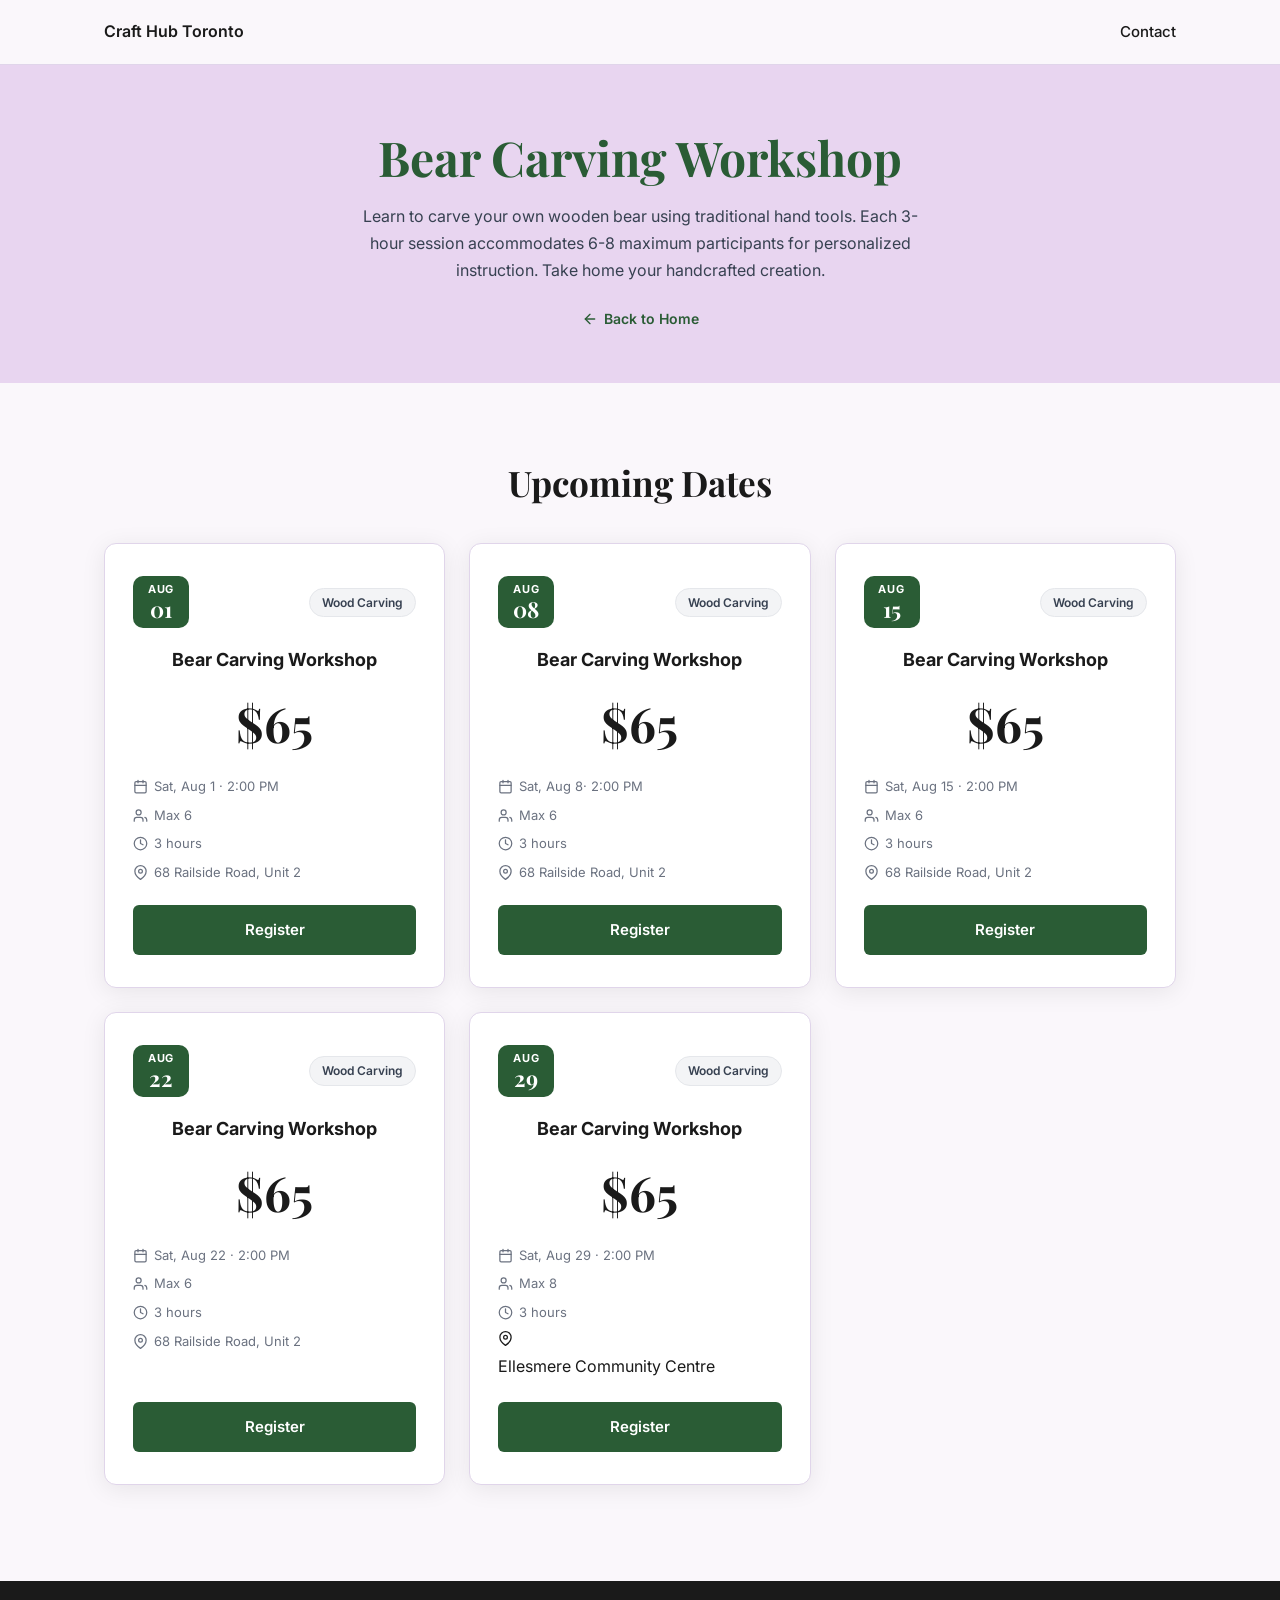
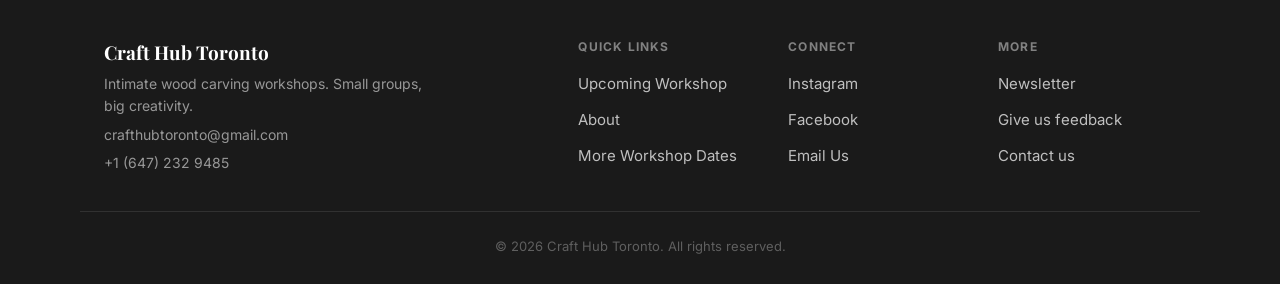
==== workshops/index.html @ 3b5c04f4 "Update index.html" ====
<!DOCTYPE html>
<html lang="en">
<head>   
  <meta charset="UTF-8" />
  <meta name="viewport" content="width=device-width, initial-scale=1.0" />
  <title>Workshop Dates | Craft Hub Toronto</title>
  <meta name="description" content="Browse upcoming Bear Carving Workshop dates at Craft Hub Toronto. Small groups, all materials included." />
  <link rel="stylesheet" href="../workshops/style.css" />
  <link rel="preconnect" href="https://fonts.googleapis.com" />
  <link rel="preconnect" href="https://fonts.gstatic.com" crossorigin />
  <link href="https://fonts.googleapis.com/css2?family=Inter:wght@400;500;600;700&family=Playfair+Display:wght@600;700&display=swap" rel="stylesheet" />
</head>
<body>
 
  <!-- HEADER -->
  <header class="site-header" id="top">
    <div class="container header-inner">
      <a href="../index.html" class="logo">
        <img src="https://i.ibb.co/5XDZTYzs/Screenshot-2026-06-14-113100.png" alt="Craft Hub logo" class="logo-img" onerror="this.style.display='none'" />
        <span class="logo-text">Craft Hub Toronto</span>
      </a>
      <nav class="nav-links" id="nav-links">
        <a href="#contact" class="nav-link">Contact</a>
      </nav>
      <button class="hamburger" id="hamburger" aria-label="Toggle menu">
        <span></span><span></span><span></span>
      </button>
    </div>
  </header>

  <main>

    <!-- WORKSHOPS PAGE HEADER -->
    <section class="workshops-page-header">
      <div class="container">
        <h1 class="workshops-page-title">Bear Carving Workshop</h1>
        <p class="workshops-page-desc">
          Learn to carve your own wooden bear using traditional hand tools. Each 3-hour session accommodates 6-8 maximum participants for personalized instruction. Take home your handcrafted creation.
        </p>
        <a href="../index.html" class="back-link">
          <svg xmlns="http://www.w3.org/2000/svg" width="16" height="16" viewBox="0 0 24 24" fill="none" stroke="currentColor" stroke-width="2" stroke-linecap="round" stroke-linejoin="round"><path d="m12 19-7-7 7-7"/><path d="M19 12H5"/></svg>
          Back to Home
        </a>
      </div>
    </section>

    <!-- WORKSHOP DATES GRID -->
    <section class="workshops-dates">
      <div class="container">
        <h2 class="dates-section-title">Upcoming Dates</h2>
        <div class="workshops-grid">

          <div class="workshop-card">
            <div class="workshop-date-row">
              <div class="workshop-date-block">
                <span class="workshop-date-month">AUG</span>
                <span class="workshop-date-day">01</span>
              </div>
              <span class="workshop-type-badge">Wood Carving</span>
            </div>
            <h3 class="workshop-card-title">Bear Carving Workshop</h3>
            <div class="workshop-price">$65</div>
            <div class="workshop-meta">
              <span class="workshop-meta-item">
                <svg xmlns="http://www.w3.org/2000/svg" width="15" height="15" viewBox="0 0 24 24" fill="none" stroke="currentColor" stroke-width="2" stroke-linecap="round" stroke-linejoin="round"><rect width="18" height="18" x="3" y="4" rx="2"/><path d="M16 2v4M8 2v4M3 10h18"/></svg>
                Sat, Aug 1 · 2:00 PM
              </span>
              <span class="workshop-meta-item">
                <svg xmlns="http://www.w3.org/2000/svg" width="15" height="15" viewBox="0 0 24 24" fill="none" stroke="currentColor" stroke-width="2" stroke-linecap="round" stroke-linejoin="round"><path d="M16 21v-2a4 4 0 0 0-4-4H6a4 4 0 0 0-4 4v2"/><circle cx="9" cy="7" r="4"/><path d="M22 21v-2a4 4 0 0 0-3-3.87"/></svg>
                Max 6
              </span>
              <span class="workshop-meta-item">
                <svg xmlns="http://www.w3.org/2000/svg" width="15" height="15" viewBox="0 0 24 24" fill="none" stroke="currentColor" stroke-width="2" stroke-linecap="round" stroke-linejoin="round"><circle cx="12" cy="12" r="10"/><polyline points="12 6 12 12 16 14"/></svg>
                3 hours
              </span>
              </span>
              <span class="workshop-meta-item">
              <svg xmlns="http://www.w3.org/2000/svg" width="15" height="15" viewBox="0 0 24 24" fill="none" stroke="currentColor" stroke-width="2" stroke-linecap="round" stroke-linejoin="round"><path d="M21 10c0 7-9 13-9 13s-9-6-9-13a9 9 0 0 1 18 0z"></path><circle cx="12" cy="10" r="3"></circle></svg>
               68 Railside Road, Unit 2
              </span>
            </div>
            <a href="https://www.zeffy.com/en-CA/ticketing/beginner-bear-woodcarving-workshop-august--1" target="_blank" class="btn btn-primary btn-lg btn-full">Register</a>
          </div>

              <div class="workshop-card">
            <div class="workshop-date-row">
              <div class="workshop-date-block">
                <span class="workshop-date-month">AUG</span>
                <span class="workshop-date-day">08</span>
              </div>
              <span class="workshop-type-badge">Wood Carving</span>
            </div>
            <h3 class="workshop-card-title">Bear Carving Workshop</h3>
            <div class="workshop-price">$65</div>
            <div class="workshop-meta">
              <span class="workshop-meta-item">
                <svg xmlns="http://www.w3.org/2000/svg" width="15" height="15" viewBox="0 0 24 24" fill="none" stroke="currentColor" stroke-width="2" stroke-linecap="round" stroke-linejoin="round"><rect width="18" height="18" x="3" y="4" rx="2"/><path d="M16 2v4M8 2v4M3 10h18"/></svg>
                Sat, Aug 8· 2:00 PM
              </span>
              <span class="workshop-meta-item">
                <svg xmlns="http://www.w3.org/2000/svg" width="15" height="15" viewBox="0 0 24 24" fill="none" stroke="currentColor" stroke-width="2" stroke-linecap="round" stroke-linejoin="round"><path d="M16 21v-2a4 4 0 0 0-4-4H6a4 4 0 0 0-4 4v2"/><circle cx="9" cy="7" r="4"/><path d="M22 21v-2a4 4 0 0 0-3-3.87"/></svg>
                Max 6
              </span>
              <span class="workshop-meta-item">
                <svg xmlns="http://www.w3.org/2000/svg" width="15" height="15" viewBox="0 0 24 24" fill="none" stroke="currentColor" stroke-width="2" stroke-linecap="round" stroke-linejoin="round"><circle cx="12" cy="12" r="10"/><polyline points="12 6 12 12 16 14"/></svg>
                3 hours
              </span>
              <span class="workshop-meta-item">
              <svg xmlns="http://www.w3.org/2000/svg" width="15" height="15" viewBox="0 0 24 24" fill="none" stroke="currentColor" stroke-width="2" stroke-linecap="round" stroke-linejoin="round"><path d="M21 10c0 7-9 13-9 13s-9-6-9-13a9 9 0 0 1 18 0z"></path><circle cx="12" cy="10" r="3"></circle></svg>
               68 Railside Road, Unit 2
              </span>
            </div>
            <a href="https://www.zeffy.com/en-CA/ticketing/beginner-bear-woodcarving-workshop-august--8" target="_blank" class="btn btn-primary btn-lg btn-full">Register</a>
          </div>
          
              <div class="workshop-card">
            <div class="workshop-date-row">
              <div class="workshop-date-block">
                <span class="workshop-date-month">AUG</span>
                <span class="workshop-date-day">15</span>
              </div>
              <span class="workshop-type-badge">Wood Carving</span>
            </div>
            <h3 class="workshop-card-title">Bear Carving Workshop</h3>
            <div class="workshop-price">$65</div>
            <div class="workshop-meta">
              <span class="workshop-meta-item">
                <svg xmlns="http://www.w3.org/2000/svg" width="15" height="15" viewBox="0 0 24 24" fill="none" stroke="currentColor" stroke-width="2" stroke-linecap="round" stroke-linejoin="round"><rect width="18" height="18" x="3" y="4" rx="2"/><path d="M16 2v4M8 2v4M3 10h18"/></svg>
                Sat, Aug 15 · 2:00 PM
              </span>
              <span class="workshop-meta-item">
                <svg xmlns="http://www.w3.org/2000/svg" width="15" height="15" viewBox="0 0 24 24" fill="none" stroke="currentColor" stroke-width="2" stroke-linecap="round" stroke-linejoin="round"><path d="M16 21v-2a4 4 0 0 0-4-4H6a4 4 0 0 0-4 4v2"/><circle cx="9" cy="7" r="4"/><path d="M22 21v-2a4 4 0 0 0-3-3.87"/></svg>
                Max 6
              </span>
              <span class="workshop-meta-item">
                <svg xmlns="http://www.w3.org/2000/svg" width="15" height="15" viewBox="0 0 24 24" fill="none" stroke="currentColor" stroke-width="2" stroke-linecap="round" stroke-linejoin="round"><circle cx="12" cy="12" r="10"/><polyline points="12 6 12 12 16 14"/></svg>
                3 hours
              </span>
             <span class="workshop-meta-item">
              <svg xmlns="http://www.w3.org/2000/svg" width="15" height="15" viewBox="0 0 24 24" fill="none" stroke="currentColor" stroke-width="2" stroke-linecap="round" stroke-linejoin="round"><path d="M21 10c0 7-9 13-9 13s-9-6-9-13a9 9 0 0 1 18 0z"></path><circle cx="12" cy="10" r="3"></circle></svg>
               68 Railside Road, Unit 2
              </span>              
            </div>
            <a href="https://www.zeffy.com/en-CA/ticketing/beginner-woodcarving-workshop-august--15" target="_blank" class="btn btn-primary btn-lg btn-full">Register</a>
          </div>

             <div class="workshop-card">
            <div class="workshop-date-row">
              <div class="workshop-date-block">
                <span class="workshop-date-month">AUG</span>
                <span class="workshop-date-day">22</span>
              </div>
              <span class="workshop-type-badge">Wood Carving</span>
            </div>
            <h3 class="workshop-card-title">Bear Carving Workshop</h3>
            <div class="workshop-price">$65</div>
            <div class="workshop-meta">
              <span class="workshop-meta-item">
                <svg xmlns="http://www.w3.org/2000/svg" width="15" height="15" viewBox="0 0 24 24" fill="none" stroke="currentColor" stroke-width="2" stroke-linecap="round" stroke-linejoin="round"><rect width="18" height="18" x="3" y="4" rx="2"/><path d="M16 2v4M8 2v4M3 10h18"/></svg>
                Sat, Aug 22 · 2:00 PM
              </span>
              <span class="workshop-meta-item">
                <svg xmlns="http://www.w3.org/2000/svg" width="15" height="15" viewBox="0 0 24 24" fill="none" stroke="currentColor" stroke-width="2" stroke-linecap="round" stroke-linejoin="round"><path d="M16 21v-2a4 4 0 0 0-4-4H6a4 4 0 0 0-4 4v2"/><circle cx="9" cy="7" r="4"/><path d="M22 21v-2a4 4 0 0 0-3-3.87"/></svg>
                Max 6
              </span>
              <span class="workshop-meta-item">
                <svg xmlns="http://www.w3.org/2000/svg" width="15" height="15" viewBox="0 0 24 24" fill="none" stroke="currentColor" stroke-width="2" stroke-linecap="round" stroke-linejoin="round"><circle cx="12" cy="12" r="10"/><polyline points="12 6 12 12 16 14"/></svg>
                3 hours
              </span>
               <span class="workshop-meta-item">
              <svg xmlns="http://www.w3.org/2000/svg" width="15" height="15" viewBox="0 0 24 24" fill="none" stroke="currentColor" stroke-width="2" stroke-linecap="round" stroke-linejoin="round"><path d="M21 10c0 7-9 13-9 13s-9-6-9-13a9 9 0 0 1 18 0z"></path><circle cx="12" cy="10" r="3"></circle></svg>
               68 Railside Road, Unit 2
              </span>
            </div>
            <a href="https://www.zeffy.com/en-CA/ticketing/beginner-woodcarving-workshop-august--22" target="_blank" class="btn btn-primary btn-lg btn-full">Register</a>
          </div>
                        
          <div class="workshop-card">
            <div class="workshop-date-row">
              <div class="workshop-date-block">
                <span class="workshop-date-month">AUG</span>
                <span class="workshop-date-day">29</span>
              </div>
              <span class="workshop-type-badge">Wood Carving</span>
            </div>
            <h3 class="workshop-card-title">Bear Carving Workshop</h3>
            <div class="workshop-price">$65</div>
            <div class="workshop-meta">
              <span class="workshop-meta-item">
                <svg xmlns="http://www.w3.org/2000/svg" width="15" height="15" viewBox="0 0 24 24" fill="none" stroke="currentColor" stroke-width="2" stroke-linecap="round" stroke-linejoin="round"><rect width="18" height="18" x="3" y="4" rx="2"/><path d="M16 2v4M8 2v4M3 10h18"/></svg>
                Sat, Aug 29 · 2:00 PM
              </span>
              <span class="workshop-meta-item">
                <svg xmlns="http://www.w3.org/2000/svg" width="15" height="15" viewBox="0 0 24 24" fill="none" stroke="currentColor" stroke-width="2" stroke-linecap="round" stroke-linejoin="round"><path d="M16 21v-2a4 4 0 0 0-4-4H6a4 4 0 0 0-4 4v2"/><circle cx="9" cy="7" r="4"/><path d="M22 21v-2a4 4 0 0 0-3-3.87"/></svg>
                Max 8
              </span>
              <span class="workshop-meta-item">
                <svg xmlns="http://www.w3.org/2000/svg" width="15" height="15" viewBox="0 0 24 24" fill="none" stroke="currentColor" stroke-width="2" stroke-linecap="round" stroke-linejoin="round"><circle cx="12" cy="12" r="10"/><polyline points="12 6 12 12 16 14"/></svg>
                3 hours
              </span>
              <svg xmlns="http://www.w3.org/2000/svg" width="15" height="15" viewBox="0 0 24 24" fill="none" stroke="currentColor" stroke-width="2" stroke-linecap="round" stroke-linejoin="round"><path d="M21 10c0 7-9 13-9 13s-9-6-9-13a9 9 0 0 1 18 0z"></path><circle cx="12" cy="10" r="3"></circle></svg>
               Ellesmere Community Centre
              </span>
            </div>
            <a href="https://www.zeffy.com/en-CA/ticketing/beginner-bear-woodcarving-workshop-august--29" target="_blank" class="btn btn-primary btn-lg btn-full">Register</a>
          </div>
          
        </div>
      </div>
    </section>

  </main>

  <!-- FOOTER -->
  <footer class="site-footer" id="contact">
    <div class="container footer-inner">
      <div class="footer-brand">
        <img src="https://i.ibb.co/5XDZTYzs/Screenshot-2026-06-14-113100.png" alt="Craft Hub logo" class="footer-logo-img" onerror="this.style.display='none'" />
        <div class="footer-brand-text">
          <span class="footer-name">Craft Hub Toronto</span>
          <p class="footer-tagline">Intimate wood carving workshops. Small groups, big creativity.</p>
          <p class="footer-tagline">crafthubtoronto@gmail.com</p>
          <p class="footer-tagline">+1 (647) 232 9485</p>
        </div>
      </div>
     <div class="footer-columns">
        <div class="footer-col">
          <h4 class="footer-col-title">Quick Links</h4>
          <a href="#workshops" class="footer-link">Upcoming Workshop</a>
          <a href="#about" class="footer-link">About</a>
          <a href="../workshops" class="footer-link">More Workshop Dates</a>
        </div>
        <div class="footer-col">
          <h4 class="footer-col-title">Connect</h4>
          <a href="https://instagram.com/crafthubtoronto" target="_blank" class="footer-link">Instagram</a>
          <a href="https://www.facebook.com/profile.php?id=61591585078550" target="_blank" class="footer-link">Facebook</a>
          <a href="mailto:crafthubtoronto@gmail.com" class="footer-link">Email Us</a>
        </div>
        <div class="footer-col">
          <h4 class="footer-col-title">More</h4>
          <a href="crafthubtoronto.ca/#newsletter" class="footer-link">Newsletter</a>
          <a href="https://forms.gle/RfUiA5Tb1FHhgoEN8" target="_blank" class="footer-link">Give us feedback</a>
          <a href="#contact" class="footer-link">Contact us</a>
        </div>
      </div>
    </div>
    <p class="footer-copy">&copy; 2026 Craft Hub Toronto. All rights reserved.</p>
  </footer>
  <script src="script.js"></script>
</body>
</html>
---- workshops/style.css ----
/* ============================================
   CRAFT HUB TORONTO — WORKSHOPS PAGE STYLES
   ============================================ */

:root {
  --bg: #faf7fb;           /* very light pinkish white */
  --primary: #2a5c35;      /* forest green */
  --primary-dark: #1e4228;
  --primary-fg: #ffffff;
  --lavender: #e8d5f0;     /* page header bg */
  --foreground: #1a1a1a;
  --muted: #6b7280;
  --border: #e0d5ea;
  --card: #ffffff;
  --font-sans: 'Inter', system-ui, sans-serif;
  --font-display: 'Playfair Display', Georgia, serif;
}

*, *::before, *::after { box-sizing: border-box; margin: 0; padding: 0; }
html { scroll-behavior: smooth; }
body { font-family: var(--font-sans); background: var(--bg); color: var(--foreground); line-height: 1.6; }
img { max-width: 100%; display: block; }
a { text-decoration: none; color: inherit; }

.container {
  width: 100%;
  max-width: 1120px;
  margin: 0 auto;
  padding: 0 24px;
}

/* ---- Buttons ---- */
.btn {
  display: inline-flex;
  align-items: center;
  gap: 8px;
  font-family: var(--font-sans);
  font-weight: 600;
  border-radius: 6px;
  cursor: pointer;
  border: none;
  transition: opacity 0.15s, transform 0.15s;
  white-space: nowrap;
}
.btn:hover { opacity: 0.88; transform: translateY(-1px); }
.btn-sm  { padding: 9px 18px; font-size: 14px; }
.btn-lg  { padding: 13px 28px; font-size: 15px; }
.btn-full { width: 100%; justify-content: center; }
.btn-primary { background: var(--primary); color: #fff; }
.btn-dark    { background: #1a1a1a; color: #fff; }

/* ============================================
   HEADER
   ============================================ */
.site-header {
  position: sticky;
  top: 0;
  z-index: 100;
  background: var(--bg);
  border-bottom: 1px solid var(--border);
}
.header-inner {
  display: flex;
  align-items: center;
  justify-content: space-between;
  height: 64px;
}
.logo {
  display: flex;
  align-items: center;
  gap: 10px;
  font-weight: 700;
  font-size: 16px;
  color: var(--foreground);
}
.logo-img { width: 36px; height: 36px; object-fit: contain; }
.logo-text { font-weight: 600; }

.nav-links {
  display: flex;
  align-items: center;
  gap: 32px;
}
.nav-link {
  font-size: 15px;
  color: var(--foreground);
  font-weight: 500;
  transition: color 0.2s;
}
.nav-link:hover { color: var(--primary); }

.hamburger {
  display: none;
  flex-direction: column;
  gap: 5px;
  background: none;
  border: none;
  cursor: pointer;
  padding: 4px;
}
.hamburger span {
  display: block; width: 24px; height: 2px;
  background: var(--foreground); border-radius: 2px; transition: all 0.3s;
}
.hamburger.open span:nth-child(1) { transform: translateY(7px) rotate(45deg); }
.hamburger.open span:nth-child(2) { opacity: 0; }
.hamburger.open span:nth-child(3) { transform: translateY(-7px) rotate(-45deg); }

/* ============================================
   WORKSHOPS PAGE HEADER
   ============================================ */
.workshops-page-header {
  background: var(--lavender);
  padding: 64px 0 48px;
  text-align: center;
}
.coming-soon-badge {
  display: inline-block;
  background: rgba(220, 180, 240, 0.9);
  color: #3a1a5a;
  font-size: 13px;
  font-weight: 600;
  padding: 5px 16px;
  border-radius: 999px;
  margin-bottom: 16px;
}
.workshops-page-title {
  font-family: var(--font-display);
  font-size: clamp(2rem, 5vw, 3rem);
  font-weight: 700;
  color: var(--primary);
  margin-bottom: 16px;
  line-height: 1.2;
}
.workshops-page-desc {
  font-size: 1rem;
  color: #374151;
  max-width: 560px;
  margin: 0 auto 24px;
  line-height: 1.7;
}
.back-link {
  display: inline-flex;
  align-items: center;
  gap: 6px;
  font-size: 14px;
  font-weight: 600;
  color: var(--primary);
  transition: opacity 0.2s;
}
.back-link:hover { opacity: 0.75; }

/* ============================================
   WORKSHOPS DATES GRID
   ============================================ */
.workshops-dates {
  padding: 72px 0 96px;
  background: var(--bg);
}
.dates-section-title {
  font-family: var(--font-display);
  font-size: clamp(1.6rem, 4vw, 2.2rem);
  font-weight: 700;
  color: var(--foreground);
  text-align: center;
}
.workshops-grid {
  display: grid;
  grid-template-columns: repeat(auto-fit, minmax(280px, 1fr));
  gap: 24px;
  margin-top: 32px;
}
.workshop-card {
  display: flex;
  flex-direction: column;
  align-items: center;
  background: var(--card);
  border: 1px solid var(--border);
  border-radius: 12px;
  padding: 32px 28px;
  text-align: center;
  box-shadow: 0 4px 24px rgba(0,0,0,0.08);
  transition: box-shadow 0.25s, transform 0.25s;
}
.workshop-card:hover {
  box-shadow: 0 8px 32px rgba(0,0,0,0.12);
  transform: translateY(-4px);
}
.workshop-card .btn { margin-top: auto; }
.workshop-date-row {
  display: flex;
  align-items: center;
  justify-content: space-between;
  width: 100%;
  margin-bottom: 18px;
}
.workshop-date-block {
  display: flex;
  flex-direction: column;
  align-items: center;
  background: var(--primary);
  color: #fff;
  border-radius: 10px;
  padding: 8px 14px;
  line-height: 1;
  min-width: 56px;
}
.workshop-date-month {
  font-size: 11px;
  font-weight: 700;
  letter-spacing: 0.08em;
  margin-bottom: 3px;
}
.workshop-date-day {
  font-family: var(--font-display);
  font-size: 22px;
  font-weight: 700;
}
.workshop-type-badge {
  display: inline-block;
  background: #f3f4f6;
  border: 1px solid #e5e7eb;
  color: #374151;
  font-size: 12px;
  font-weight: 600;
  padding: 4px 12px;
  border-radius: 999px;
}
.workshop-card-title {
  font-size: 18px;
  font-weight: 700;
  color: var(--foreground);
  margin-bottom: 10px;
}
.workshop-price {
  font-family: var(--font-display);
  font-size: 3rem;
  font-weight: 700;
  color: var(--foreground);
  margin-bottom: 14px;
}
.workshop-meta {
  display: flex;
  flex-direction: column;
  align-items: flex-start;
  gap: 8px;
  width: 100%;
  margin-bottom: 22px;
}
.workshop-meta-item {
  display: flex;
  align-items: center;
  gap: 6px;
  font-size: 13px;
  color: var(--muted);
}

/* ============================================
   FOOTER
   ============================================ */
.site-footer {
  background: var(--foreground);
  color: rgba(255,255,255,0.8);
  padding: 56px 0 28px;
}
.footer-inner {
  display: grid;
  grid-template-columns: 1.4fr 2fr;
  gap: 56px;
  padding-bottom: 36px;
  border-bottom: 1px solid rgba(255,255,255,0.1);
}
.footer-brand {
  display: flex;
  align-items: center;
  gap: 16px;
}
.footer-logo-img {
  width: 72px;
  height: 72px;
  object-fit: cover;
  border-radius: 50%;
  border: 2px solid rgba(255,255,255,0.18);
  flex-shrink: 0;
  background: #fff;
  padding: 6px;
}
.footer-brand-text { display: flex; flex-direction: column; gap: 6px; }
.footer-name {
  font-weight: 700;
  font-size: 19px;
  color: #fff;
  font-family: var(--font-display);
}
.footer-tagline {
  font-size: 14px;
  color: rgba(255,255,255,0.55);
  max-width: 320px;
  line-height: 1.6;
}
.footer-columns {
  display: grid;
  grid-template-columns: repeat(3, 1fr);
  gap: 32px;
}
.footer-col {
  display: flex;
  flex-direction: column;
  gap: 12px;
}
.footer-col-title {
  font-size: 12px;
  font-weight: 700;
  letter-spacing: 0.1em;
  text-transform: uppercase;
  color: rgba(255,255,255,0.45);
  margin-bottom: 4px;
}
.footer-link {
  font-size: 15px;
  color: rgba(255,255,255,0.72);
  transition: color 0.2s;
}
.footer-link:hover { color: #fff; }
.footer-copy {
  text-align: center;
  font-size: 13px;
  color: rgba(255,255,255,0.3);
  margin-top: 24px;
}

/* ============================================
   RESPONSIVE
   ============================================ */
@media (max-width: 768px) {
  .hamburger { display: flex; }
  .nav-links {
    display: none;
    position: absolute;
    top: 64px; left: 0; right: 0;
    background: var(--bg);
    border-bottom: 1px solid var(--border);
    flex-direction: column;
    padding: 20px 24px 28px;
    gap: 18px;
    align-items: flex-start;
    box-shadow: 0 4px 16px rgba(0,0,0,0.08);
  }
  .nav-links.open { display: flex; }
  .features-grid { grid-template-columns: repeat(2, 1fr); gap: 24px; }
  .hero-actions { flex-direction: column; align-items: center; }
  .btn-lg { width: 100%; max-width: 320px; justify-content: center; }
  .about-inner { grid-template-columns: 1fr; gap: 32px; }
  .about-image { order: -1; }
  .about-image img { height: 240px; }
  .newsletter-form { flex-direction: column; align-items: stretch; }
  .footer-inner { grid-template-columns: 1fr; gap: 36px; }
  .footer-columns { grid-template-columns: 1fr 1fr; gap: 28px; }
}
@media (max-width: 480px) {
  .footer-columns { grid-template-columns: 1fr; }
}
@media (max-width: 480px) {
  .features-grid { grid-template-columns: 1fr 1fr; }
  .workshop-card { padding: 28px 20px; }
}

/* ============================================
   RESPONSIVE
   ============================================ */
@media (max-width: 768px) {
  .hamburger { display: flex; }
  .nav-links {
    display: none;
    position: absolute;
    top: 64px; left: 0; right: 0;
    background: var(--bg);
    border-bottom: 1px solid var(--border);
    flex-direction: column;
    padding: 20px 24px 28px;
    gap: 18px;
    align-items: flex-start;
    box-shadow: 0 4px 16px rgba(0,0,0,0.08);
  }
  .nav-links.open { display: flex; }
  .btn-lg { width: 100%; max-width: 320px; justify-content: center; }
}
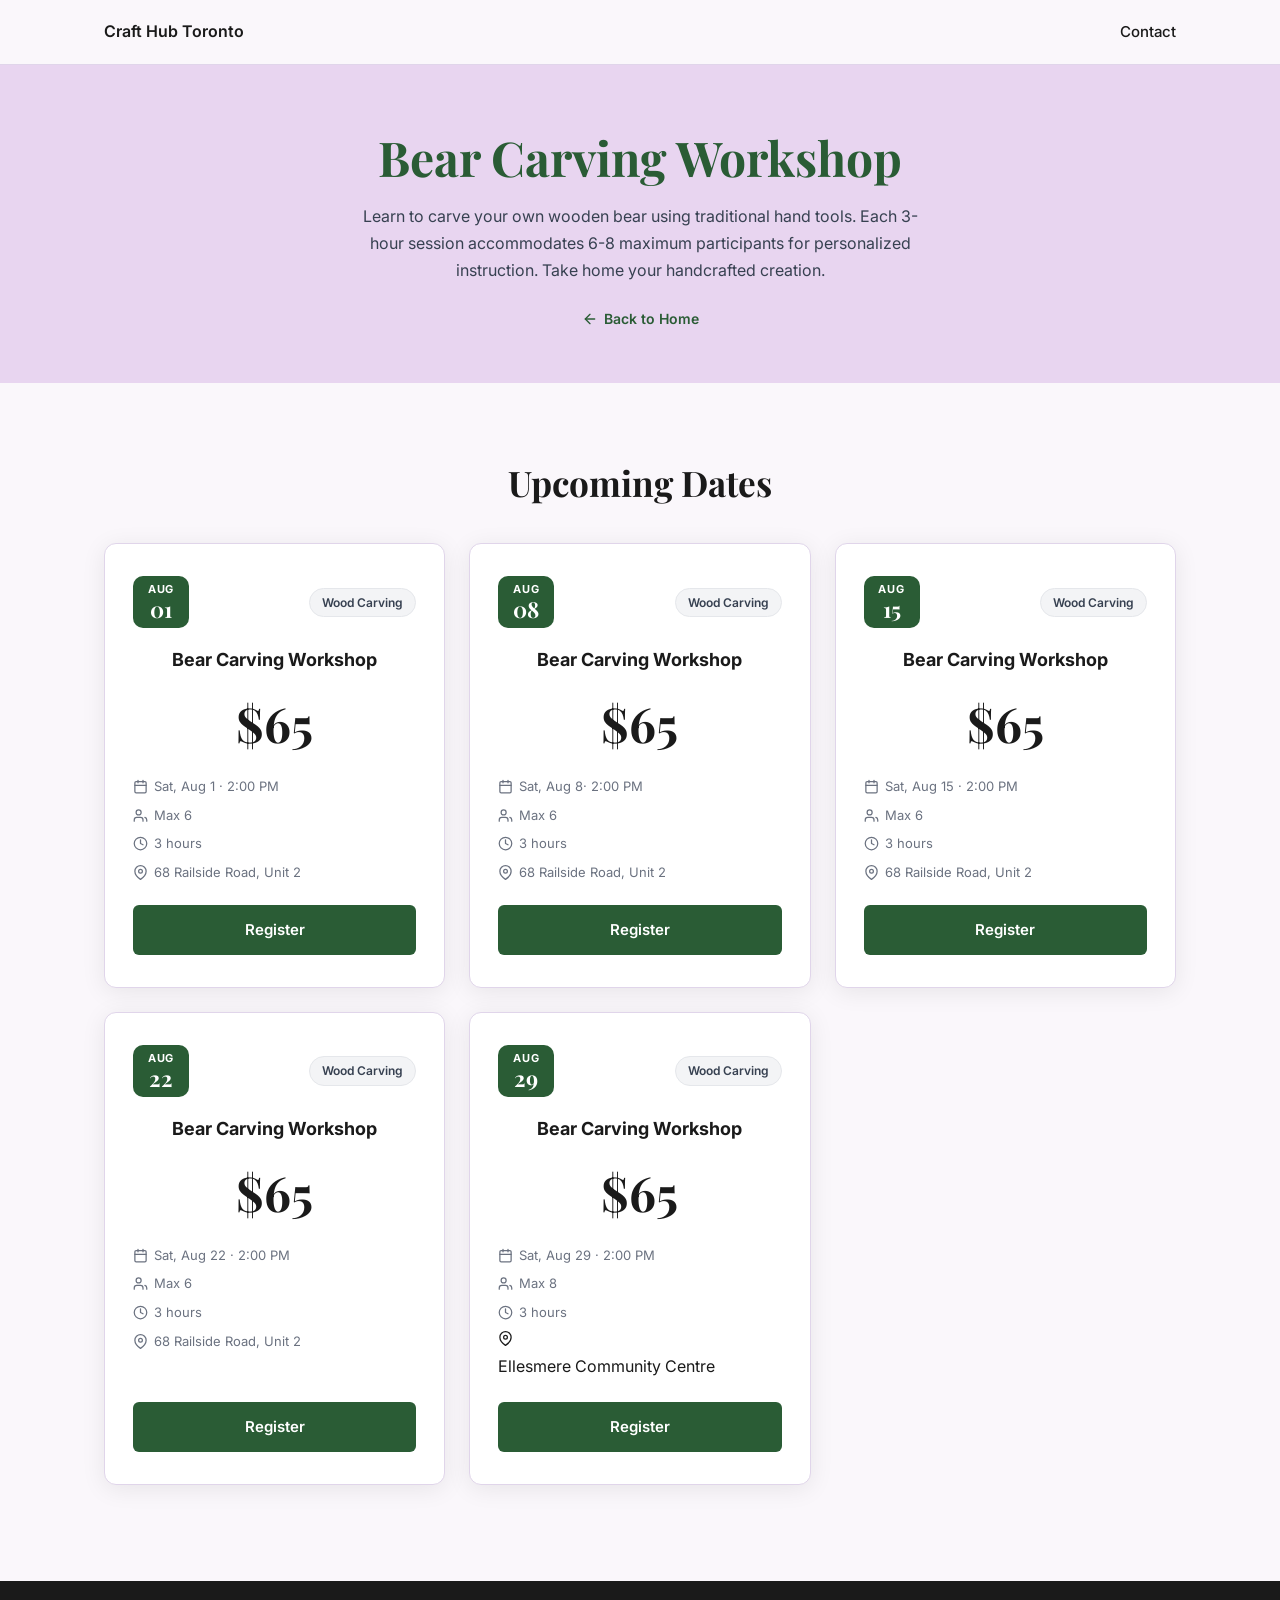
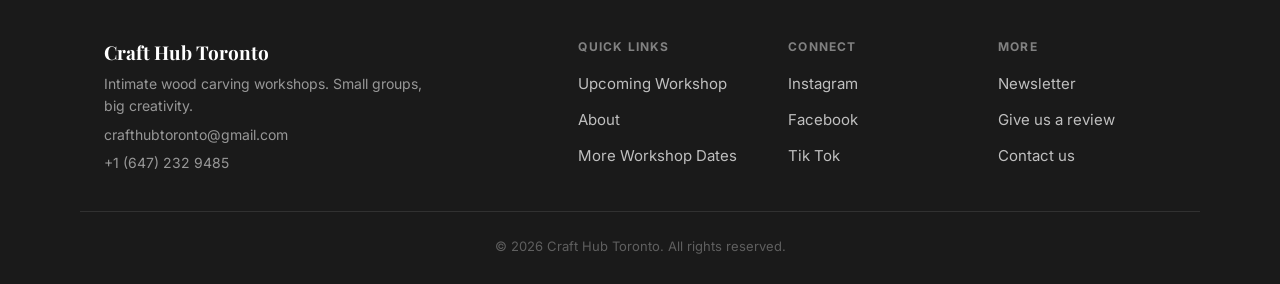
==== commit 70cfbb0a: "Update index.html" ====
--- a/workshops/index.html
+++ b/workshops/index.html
@@ -219,7 +219,7 @@
         <div class="footer-brand-text">
           <span class="footer-name">Craft Hub Toronto</span>
           <p class="footer-tagline">Intimate wood carving workshops. Small groups, big creativity.</p>
-          <p class="footer-tagline">crafthubtoronto@gmail.com</p>
+          <a href="mailto:crafthubtoronto@gmail.com" class="footer-tagline">crafthubtoronto@gmail.com</a>    
           <p class="footer-tagline">+1 (647) 232 9485</p>
         </div>
       </div>
@@ -234,12 +234,12 @@
           <h4 class="footer-col-title">Connect</h4>
           <a href="https://instagram.com/crafthubtoronto" target="_blank" class="footer-link">Instagram</a>
           <a href="https://www.facebook.com/profile.php?id=61591585078550" target="_blank" class="footer-link">Facebook</a>
-          <a href="mailto:crafthubtoronto@gmail.com" class="footer-link">Email Us</a>
+          <a href="https://www.tiktok.com/@crafthubtoronto" class="footer-link">Tik Tok</a>
         </div>
         <div class="footer-col">
           <h4 class="footer-col-title">More</h4>
-          <a href="crafthubtoronto.ca/#newsletter" class="footer-link">Newsletter</a>
-          <a href="https://forms.gle/RfUiA5Tb1FHhgoEN8" target="_blank" class="footer-link">Give us feedback</a>
+          <a href="https://forms.gle/jZNcXKapfx3uUGXf9" class="footer-link">Newsletter</a>
+          <a href="https://g.page/r/CT9oLrKWbv3tEBM/review" target="_blank" class="footer-link">Give us a review</a>
           <a href="#contact" class="footer-link">Contact us</a>
         </div>
       </div>
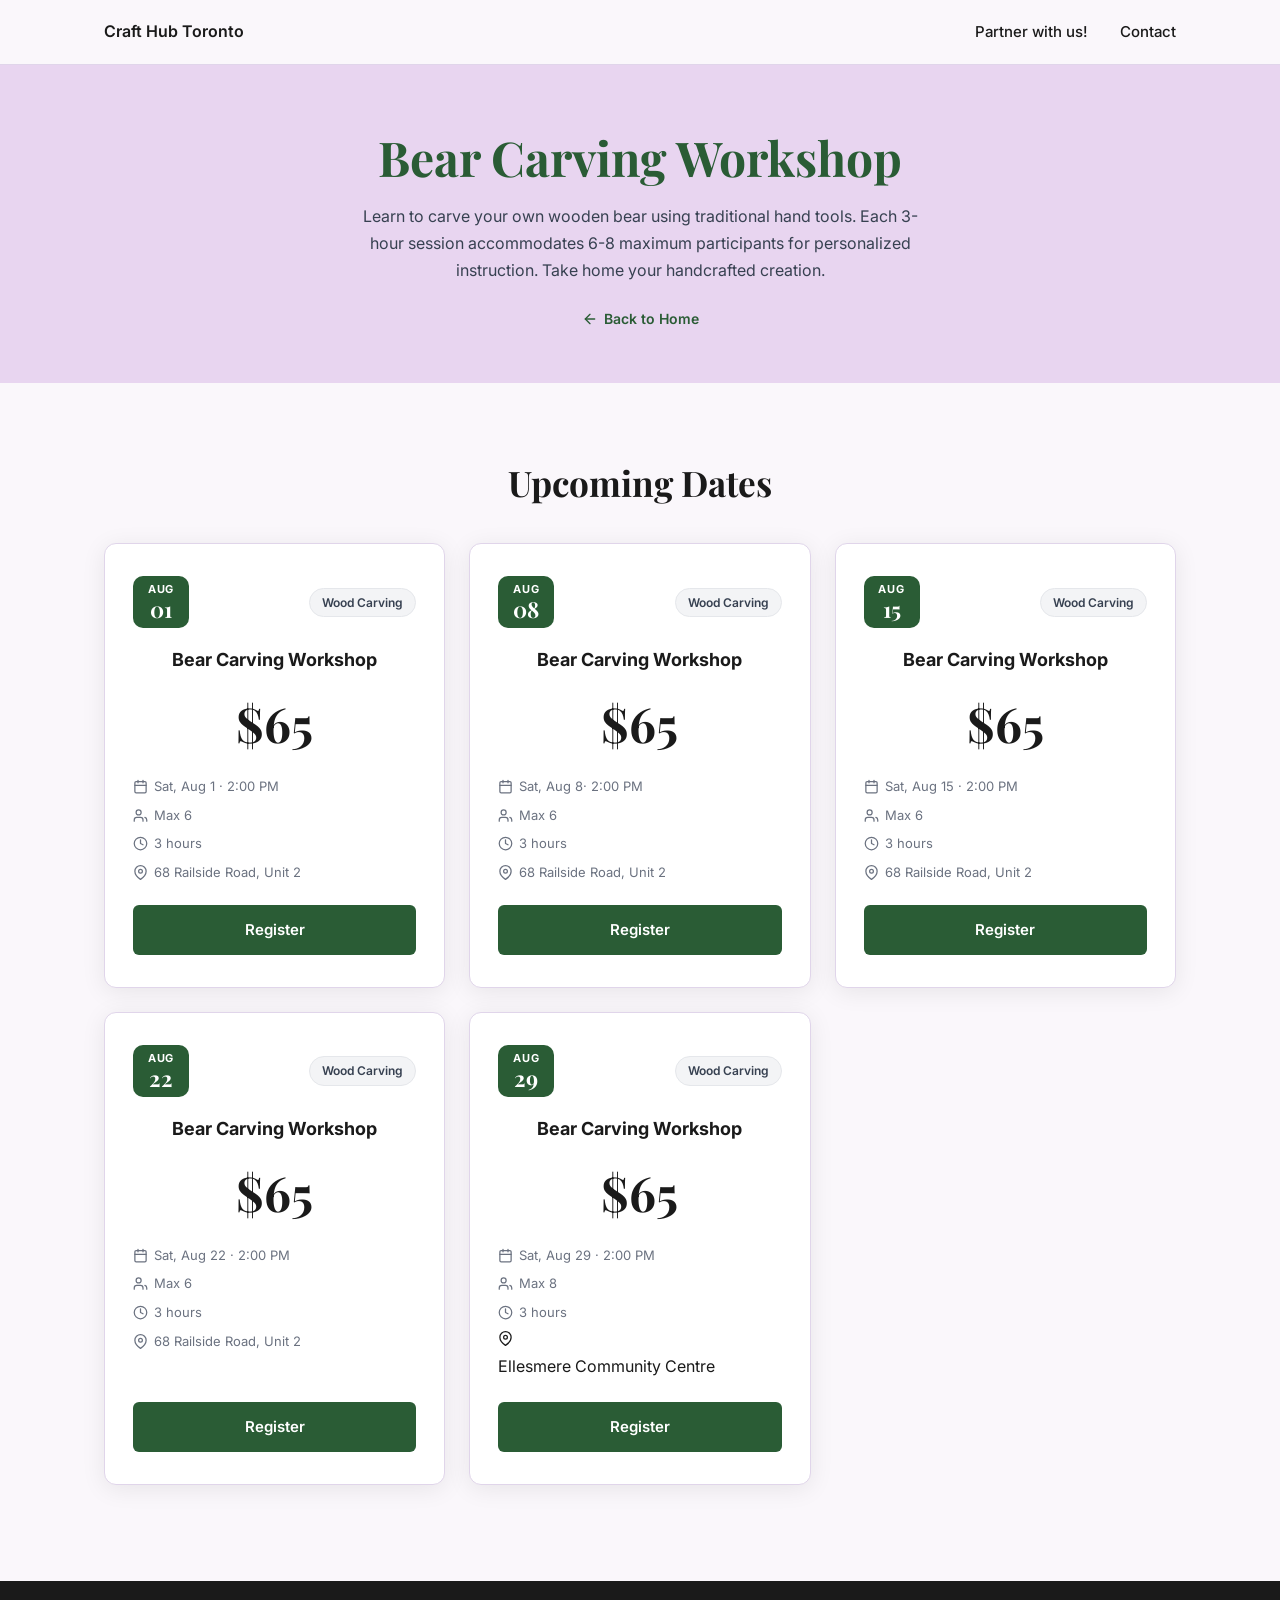
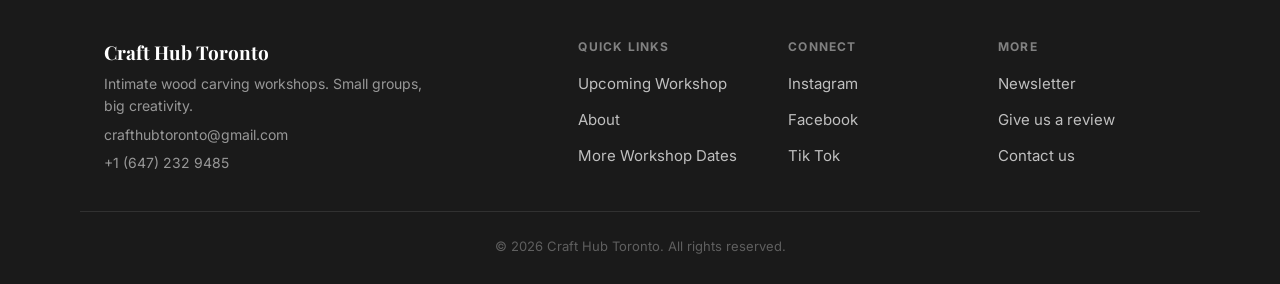
==== commit 34972c89: "Update index.html" ====
--- a/workshops/index.html
+++ b/workshops/index.html
@@ -20,6 +20,7 @@
         <span class="logo-text">Craft Hub Toronto</span>
       </a>
       <nav class="nav-links" id="nav-links">
+        <a href="../partnership" class="nav-link">Partner with us!</a>
         <a href="#contact" class="nav-link">Contact</a>
       </nav>
       <button class="hamburger" id="hamburger" aria-label="Toggle menu">
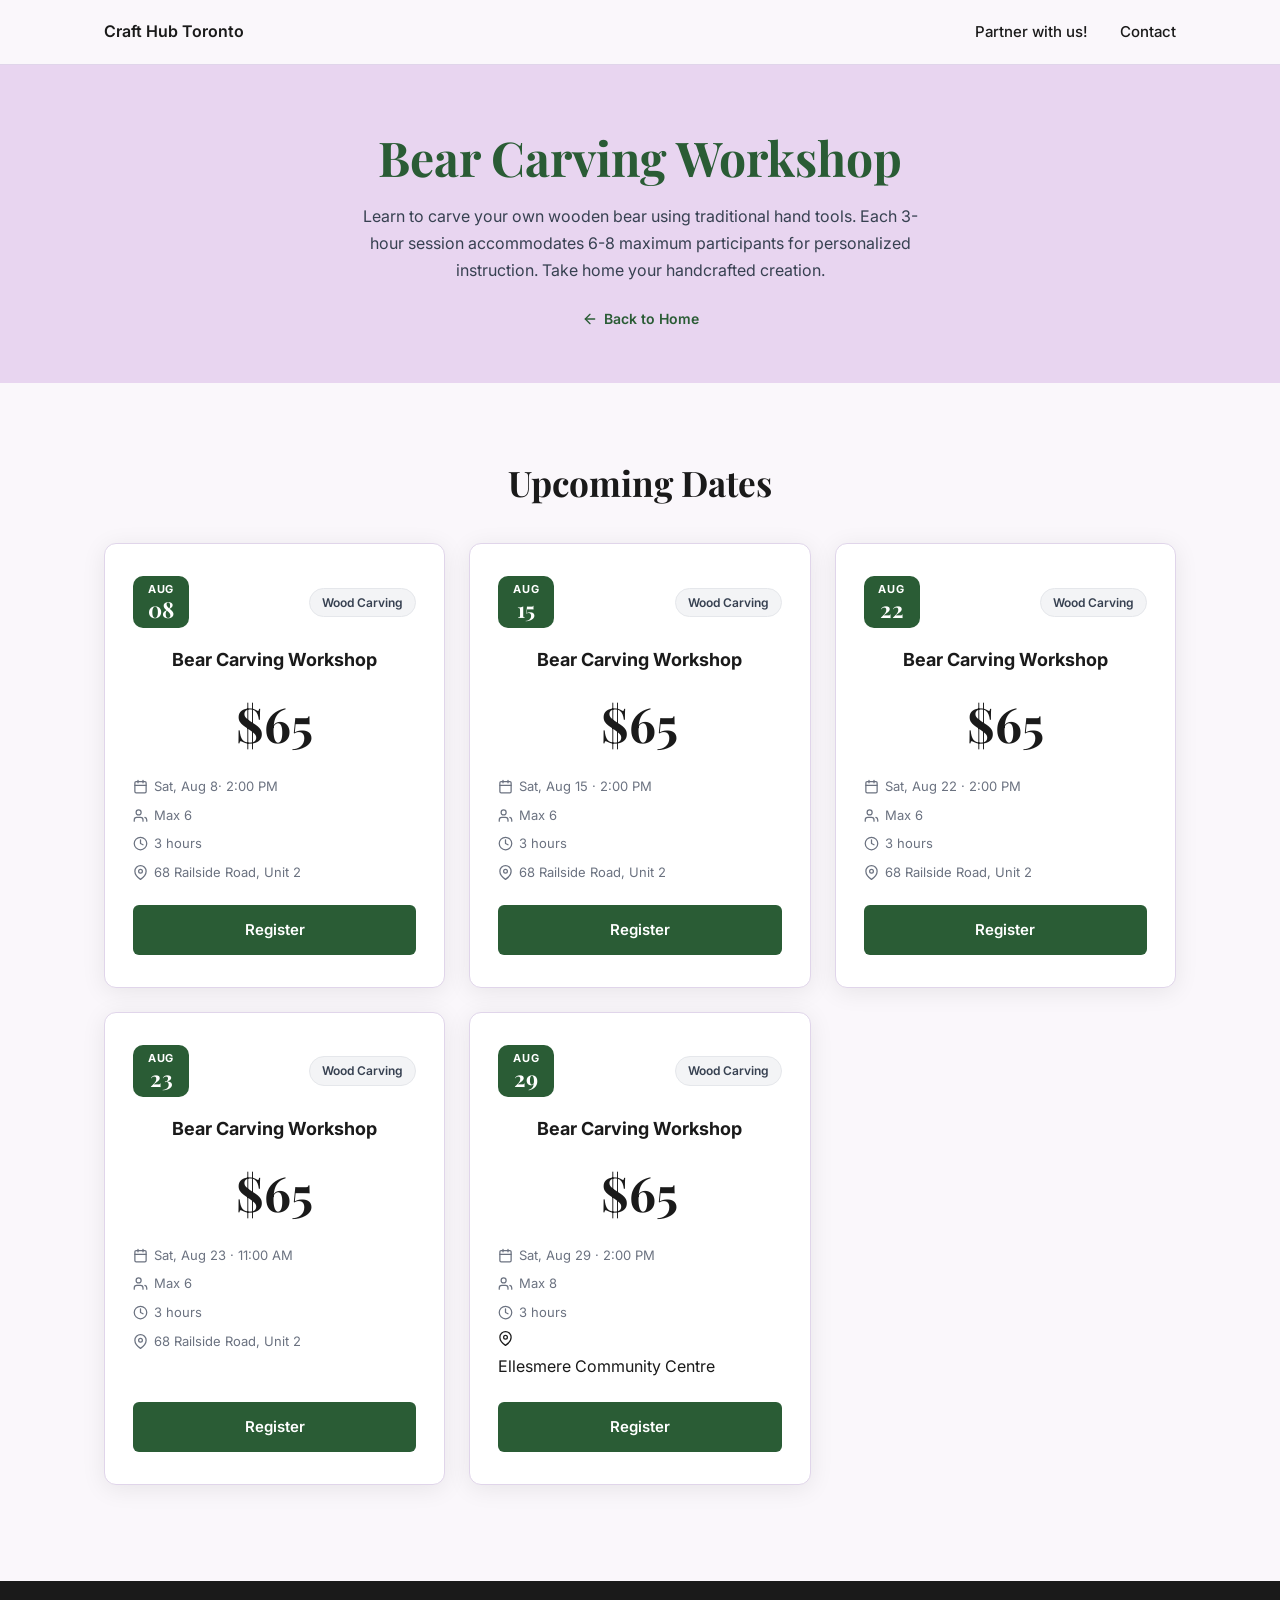
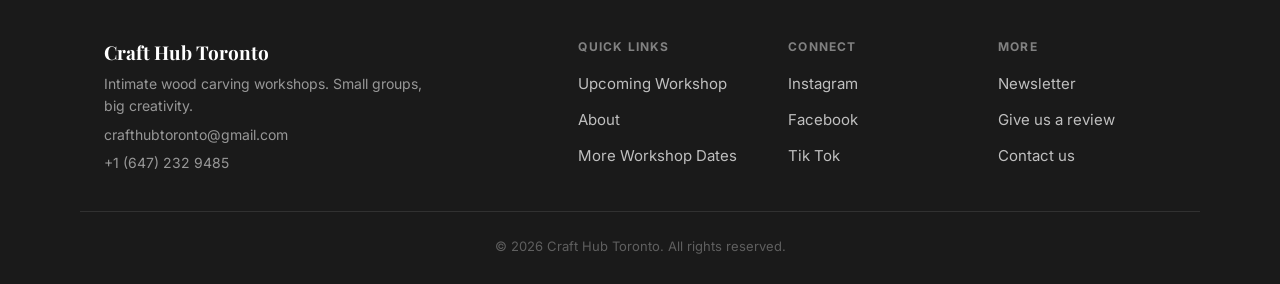
==== commit bb6d1038: "Update index.html" ====
--- a/workshops/index.html
+++ b/workshops/index.html
@@ -51,38 +51,6 @@
         <h2 class="dates-section-title">Upcoming Dates</h2>
         <div class="workshops-grid">
 
-          <div class="workshop-card">
-            <div class="workshop-date-row">
-              <div class="workshop-date-block">
-                <span class="workshop-date-month">AUG</span>
-                <span class="workshop-date-day">01</span>
-              </div>
-              <span class="workshop-type-badge">Wood Carving</span>
-            </div>
-            <h3 class="workshop-card-title">Bear Carving Workshop</h3>
-            <div class="workshop-price">$65</div>
-            <div class="workshop-meta">
-              <span class="workshop-meta-item">
-                <svg xmlns="http://www.w3.org/2000/svg" width="15" height="15" viewBox="0 0 24 24" fill="none" stroke="currentColor" stroke-width="2" stroke-linecap="round" stroke-linejoin="round"><rect width="18" height="18" x="3" y="4" rx="2"/><path d="M16 2v4M8 2v4M3 10h18"/></svg>
-                Sat, Aug 1 · 2:00 PM
-              </span>
-              <span class="workshop-meta-item">
-                <svg xmlns="http://www.w3.org/2000/svg" width="15" height="15" viewBox="0 0 24 24" fill="none" stroke="currentColor" stroke-width="2" stroke-linecap="round" stroke-linejoin="round"><path d="M16 21v-2a4 4 0 0 0-4-4H6a4 4 0 0 0-4 4v2"/><circle cx="9" cy="7" r="4"/><path d="M22 21v-2a4 4 0 0 0-3-3.87"/></svg>
-                Max 6
-              </span>
-              <span class="workshop-meta-item">
-                <svg xmlns="http://www.w3.org/2000/svg" width="15" height="15" viewBox="0 0 24 24" fill="none" stroke="currentColor" stroke-width="2" stroke-linecap="round" stroke-linejoin="round"><circle cx="12" cy="12" r="10"/><polyline points="12 6 12 12 16 14"/></svg>
-                3 hours
-              </span>
-              </span>
-              <span class="workshop-meta-item">
-              <svg xmlns="http://www.w3.org/2000/svg" width="15" height="15" viewBox="0 0 24 24" fill="none" stroke="currentColor" stroke-width="2" stroke-linecap="round" stroke-linejoin="round"><path d="M21 10c0 7-9 13-9 13s-9-6-9-13a9 9 0 0 1 18 0z"></path><circle cx="12" cy="10" r="3"></circle></svg>
-               68 Railside Road, Unit 2
-              </span>
-            </div>
-            <a href="https://www.zeffy.com/en-CA/ticketing/beginner-bear-woodcarving-workshop-august--1" target="_blank" class="btn btn-primary btn-lg btn-full">Register</a>
-          </div>
-
               <div class="workshop-card">
             <div class="workshop-date-row">
               <div class="workshop-date-block">
@@ -111,7 +79,7 @@
                68 Railside Road, Unit 2
               </span>
             </div>
-            <a href="https://www.zeffy.com/en-CA/ticketing/beginner-bear-woodcarving-workshop-august--8" target="_blank" class="btn btn-primary btn-lg btn-full">Register</a>
+            <a href="https://www.zeffy.com/en-CA/ticketing/learn-to-carve-workshop-aug--8" target="_blank" class="btn btn-primary btn-lg btn-full">Register</a>
           </div>
           
               <div class="workshop-card">
@@ -142,7 +110,7 @@
                68 Railside Road, Unit 2
               </span>              
             </div>
-            <a href="https://www.zeffy.com/en-CA/ticketing/beginner-woodcarving-workshop-august--15" target="_blank" class="btn btn-primary btn-lg btn-full">Register</a>
+            <a href="https://www.zeffy.com/en-CA/ticketing/learn-to-carve-workshop-aug--15" target="_blank" class="btn btn-primary btn-lg btn-full">Register</a>
           </div>
 
              <div class="workshop-card">
@@ -173,7 +141,38 @@
                68 Railside Road, Unit 2
               </span>
             </div>
-            <a href="https://www.zeffy.com/en-CA/ticketing/beginner-woodcarving-workshop-august--22" target="_blank" class="btn btn-primary btn-lg btn-full">Register</a>
+            <a href="https://www.zeffy.com/en-CA/ticketing/learn-to-carve-workshop-aug--22" target="_blank" class="btn btn-primary btn-lg btn-full">Register</a>
+          </div>
+
+           <div class="workshop-card">
+            <div class="workshop-date-row">
+              <div class="workshop-date-block">
+                <span class="workshop-date-month">AUG</span>
+                <span class="workshop-date-day">23</span>
+              </div>
+              <span class="workshop-type-badge">Wood Carving</span>
+            </div>
+            <h3 class="workshop-card-title">Bear Carving Workshop</h3>
+            <div class="workshop-price">$65</div>
+            <div class="workshop-meta">
+              <span class="workshop-meta-item">
+                <svg xmlns="http://www.w3.org/2000/svg" width="15" height="15" viewBox="0 0 24 24" fill="none" stroke="currentColor" stroke-width="2" stroke-linecap="round" stroke-linejoin="round"><rect width="18" height="18" x="3" y="4" rx="2"/><path d="M16 2v4M8 2v4M3 10h18"/></svg>
+                Sat, Aug 23 · 11:00 AM
+              </span>
+              <span class="workshop-meta-item">
+                <svg xmlns="http://www.w3.org/2000/svg" width="15" height="15" viewBox="0 0 24 24" fill="none" stroke="currentColor" stroke-width="2" stroke-linecap="round" stroke-linejoin="round"><path d="M16 21v-2a4 4 0 0 0-4-4H6a4 4 0 0 0-4 4v2"/><circle cx="9" cy="7" r="4"/><path d="M22 21v-2a4 4 0 0 0-3-3.87"/></svg>
+                Max 6
+              </span>
+              <span class="workshop-meta-item">
+                <svg xmlns="http://www.w3.org/2000/svg" width="15" height="15" viewBox="0 0 24 24" fill="none" stroke="currentColor" stroke-width="2" stroke-linecap="round" stroke-linejoin="round"><circle cx="12" cy="12" r="10"/><polyline points="12 6 12 12 16 14"/></svg>
+                3 hours
+              </span>
+             <span class="workshop-meta-item">
+              <svg xmlns="http://www.w3.org/2000/svg" width="15" height="15" viewBox="0 0 24 24" fill="none" stroke="currentColor" stroke-width="2" stroke-linecap="round" stroke-linejoin="round"><path d="M21 10c0 7-9 13-9 13s-9-6-9-13a9 9 0 0 1 18 0z"></path><circle cx="12" cy="10" r="3"></circle></svg>
+               68 Railside Road, Unit 2
+              </span>              
+            </div>
+            <a href="https://www.zeffy.com/en-CA/ticketing/learn-to-carve-workshop-aug--23" target="_blank" class="btn btn-primary btn-lg btn-full">Register</a>
           </div>
                         
           <div class="workshop-card">
@@ -203,7 +202,7 @@
                Ellesmere Community Centre
               </span>
             </div>
-            <a href="https://www.zeffy.com/en-CA/ticketing/beginner-bear-woodcarving-workshop-august--29" target="_blank" class="btn btn-primary btn-lg btn-full">Register</a>
+            <a href="https://www.zeffy.com/en-CA/ticketing/learn-to-carve-workshop-aug--29" target="_blank" class="btn btn-primary btn-lg btn-full">Register</a>
           </div>
           
         </div>
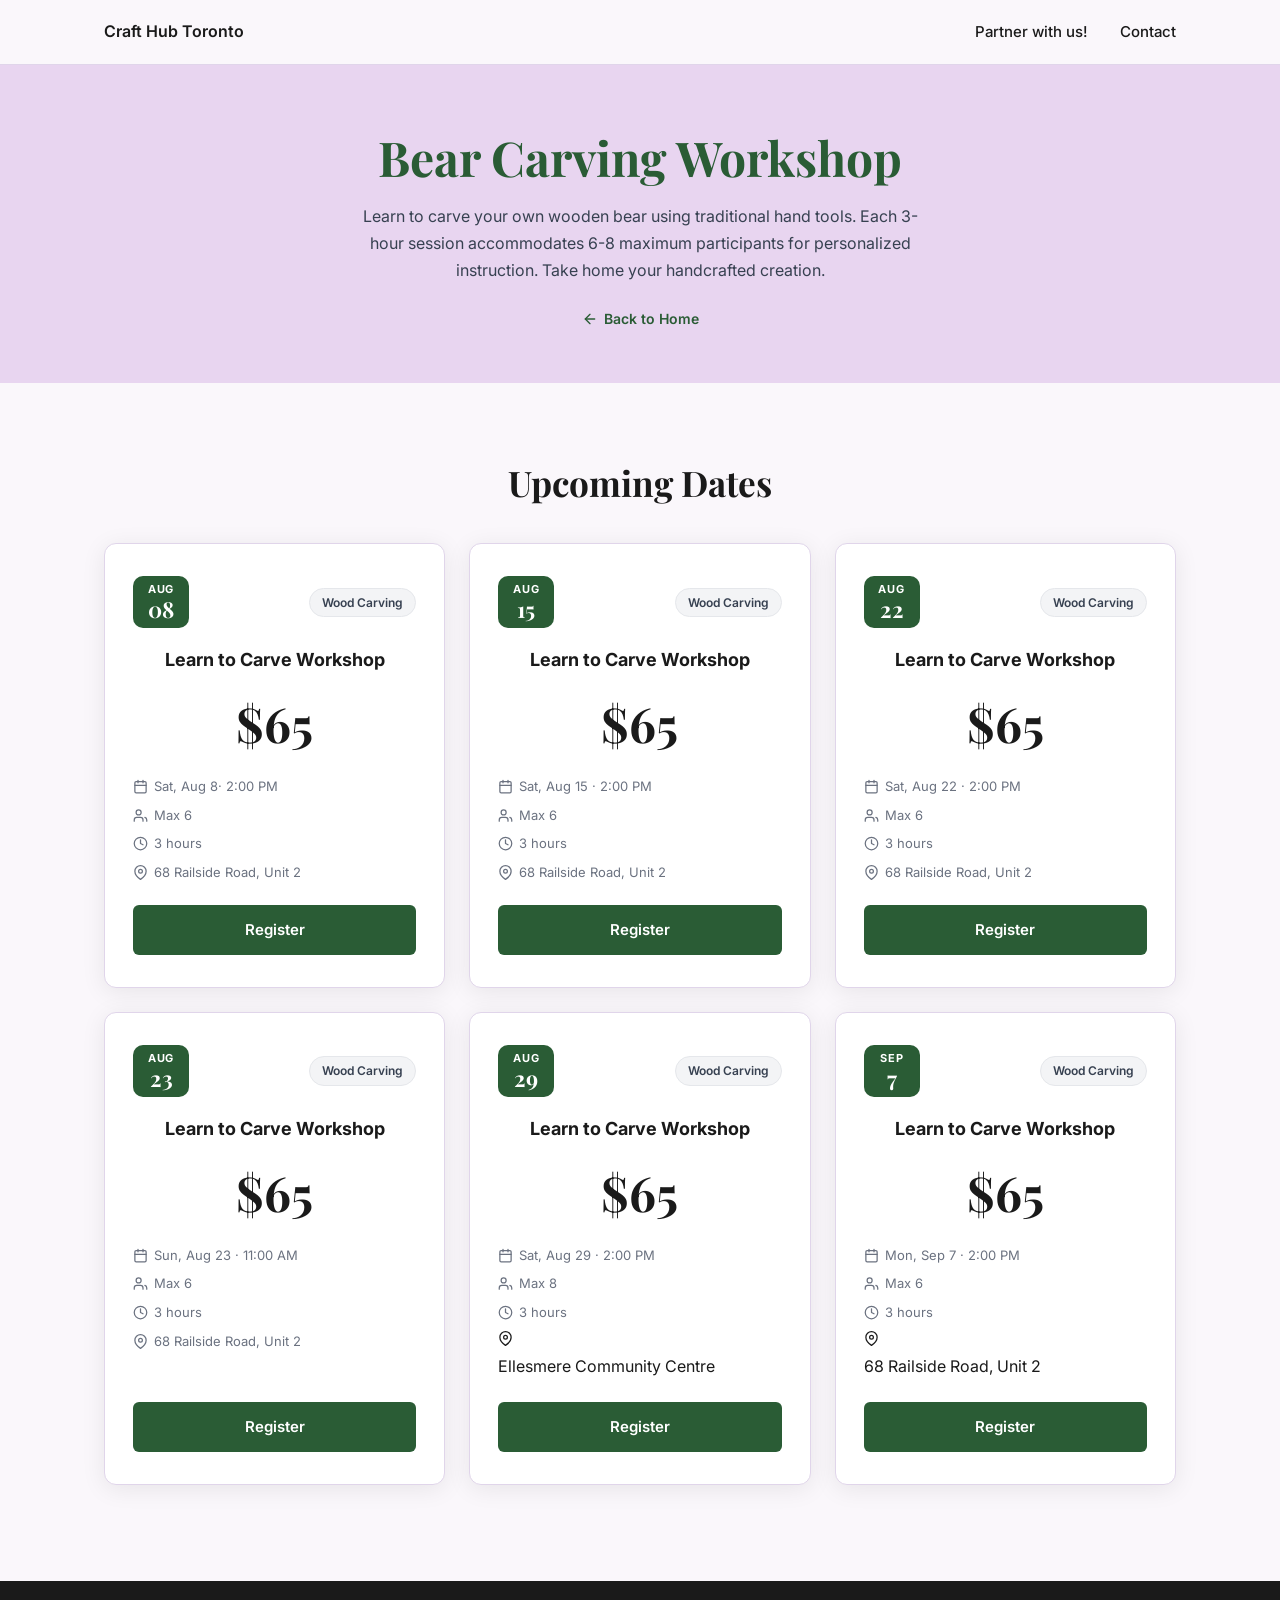
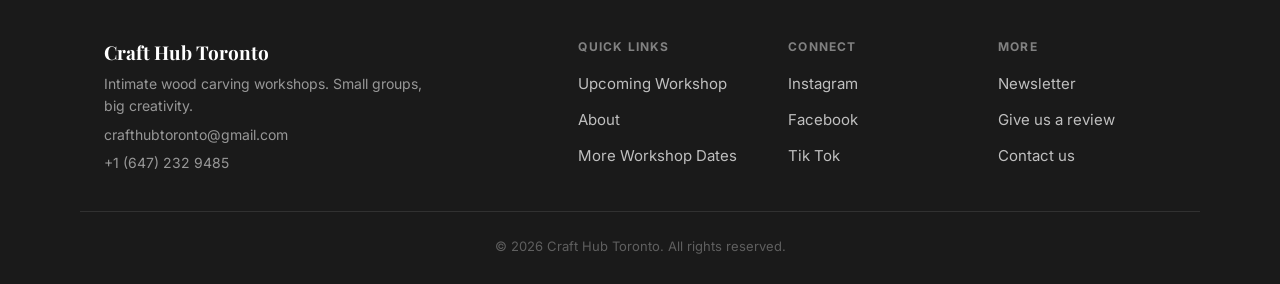
==== commit 0b443f10: "Update index.html" ====
--- a/workshops/index.html
+++ b/workshops/index.html
@@ -59,7 +59,7 @@
               </div>
               <span class="workshop-type-badge">Wood Carving</span>
             </div>
-            <h3 class="workshop-card-title">Bear Carving Workshop</h3>
+            <h3 class="workshop-card-title">Learn to Carve Workshop</h3>
             <div class="workshop-price">$65</div>
             <div class="workshop-meta">
               <span class="workshop-meta-item">
@@ -90,7 +90,7 @@
               </div>
               <span class="workshop-type-badge">Wood Carving</span>
             </div>
-            <h3 class="workshop-card-title">Bear Carving Workshop</h3>
+            <h3 class="workshop-card-title">Learn to Carve Workshop</h3>
             <div class="workshop-price">$65</div>
             <div class="workshop-meta">
               <span class="workshop-meta-item">
@@ -121,7 +121,7 @@
               </div>
               <span class="workshop-type-badge">Wood Carving</span>
             </div>
-            <h3 class="workshop-card-title">Bear Carving Workshop</h3>
+            <h3 class="workshop-card-title">Learn to Carve Workshop</h3>
             <div class="workshop-price">$65</div>
             <div class="workshop-meta">
               <span class="workshop-meta-item">
@@ -152,12 +152,12 @@
               </div>
               <span class="workshop-type-badge">Wood Carving</span>
             </div>
-            <h3 class="workshop-card-title">Bear Carving Workshop</h3>
-            <div class="workshop-price">$65</div>
-            <div class="workshop-meta">
-              <span class="workshop-meta-item">
-                <svg xmlns="http://www.w3.org/2000/svg" width="15" height="15" viewBox="0 0 24 24" fill="none" stroke="currentColor" stroke-width="2" stroke-linecap="round" stroke-linejoin="round"><rect width="18" height="18" x="3" y="4" rx="2"/><path d="M16 2v4M8 2v4M3 10h18"/></svg>
-                Sat, Aug 23 · 11:00 AM
+            <h3 class="workshop-card-title">Learn to Carve Workshop</h3>
+            <div class="workshop-price">$65</div>
+            <div class="workshop-meta">
+              <span class="workshop-meta-item">
+                <svg xmlns="http://www.w3.org/2000/svg" width="15" height="15" viewBox="0 0 24 24" fill="none" stroke="currentColor" stroke-width="2" stroke-linecap="round" stroke-linejoin="round"><rect width="18" height="18" x="3" y="4" rx="2"/><path d="M16 2v4M8 2v4M3 10h18"/></svg>
+                Sun, Aug 23 · 11:00 AM
               </span>
               <span class="workshop-meta-item">
                 <svg xmlns="http://www.w3.org/2000/svg" width="15" height="15" viewBox="0 0 24 24" fill="none" stroke="currentColor" stroke-width="2" stroke-linecap="round" stroke-linejoin="round"><path d="M16 21v-2a4 4 0 0 0-4-4H6a4 4 0 0 0-4 4v2"/><circle cx="9" cy="7" r="4"/><path d="M22 21v-2a4 4 0 0 0-3-3.87"/></svg>
@@ -183,7 +183,7 @@
               </div>
               <span class="workshop-type-badge">Wood Carving</span>
             </div>
-            <h3 class="workshop-card-title">Bear Carving Workshop</h3>
+            <h3 class="workshop-card-title">Learn to Carve Workshop</h3>
             <div class="workshop-price">$65</div>
             <div class="workshop-meta">
               <span class="workshop-meta-item">
@@ -204,7 +204,36 @@
             </div>
             <a href="https://www.zeffy.com/en-CA/ticketing/learn-to-carve-workshop-aug--29" target="_blank" class="btn btn-primary btn-lg btn-full">Register</a>
           </div>
-          
+        
+          <div class="workshop-card">
+            <div class="workshop-date-row">
+              <div class="workshop-date-block">
+                <span class="workshop-date-month">SEP</span>
+                <span class="workshop-date-day">7</span>
+              </div>
+              <span class="workshop-type-badge">Wood Carving</span>
+            </div>
+            <h3 class="workshop-card-title">Learn to Carve Workshop</h3>
+            <div class="workshop-price">$65</div>
+            <div class="workshop-meta">
+              <span class="workshop-meta-item">
+                <svg xmlns="http://www.w3.org/2000/svg" width="15" height="15" viewBox="0 0 24 24" fill="none" stroke="currentColor" stroke-width="2" stroke-linecap="round" stroke-linejoin="round"><rect width="18" height="18" x="3" y="4" rx="2"/><path d="M16 2v4M8 2v4M3 10h18"/></svg>
+                Mon, Sep 7 · 2:00 PM
+              </span>
+              <span class="workshop-meta-item">
+                <svg xmlns="http://www.w3.org/2000/svg" width="15" height="15" viewBox="0 0 24 24" fill="none" stroke="currentColor" stroke-width="2" stroke-linecap="round" stroke-linejoin="round"><path d="M16 21v-2a4 4 0 0 0-4-4H6a4 4 0 0 0-4 4v2"/><circle cx="9" cy="7" r="4"/><path d="M22 21v-2a4 4 0 0 0-3-3.87"/></svg>
+                Max 6
+              </span>
+              <span class="workshop-meta-item">
+                <svg xmlns="http://www.w3.org/2000/svg" width="15" height="15" viewBox="0 0 24 24" fill="none" stroke="currentColor" stroke-width="2" stroke-linecap="round" stroke-linejoin="round"><circle cx="12" cy="12" r="10"/><polyline points="12 6 12 12 16 14"/></svg>
+                3 hours
+              </span>
+              <svg xmlns="http://www.w3.org/2000/svg" width="15" height="15" viewBox="0 0 24 24" fill="none" stroke="currentColor" stroke-width="2" stroke-linecap="round" stroke-linejoin="round"><path d="M21 10c0 7-9 13-9 13s-9-6-9-13a9 9 0 0 1 18 0z"></path><circle cx="12" cy="10" r="3"></circle></svg>
+               68 Railside Road, Unit 2
+              </span>
+            </div>
+            <a href="https://www.zeffy.com/en-CA/ticketing/learn-to-carve-workshop-labour-day" target="_blank" class="btn btn-primary btn-lg btn-full">Register</a>
+          </div>
         </div>
       </div>
     </section>
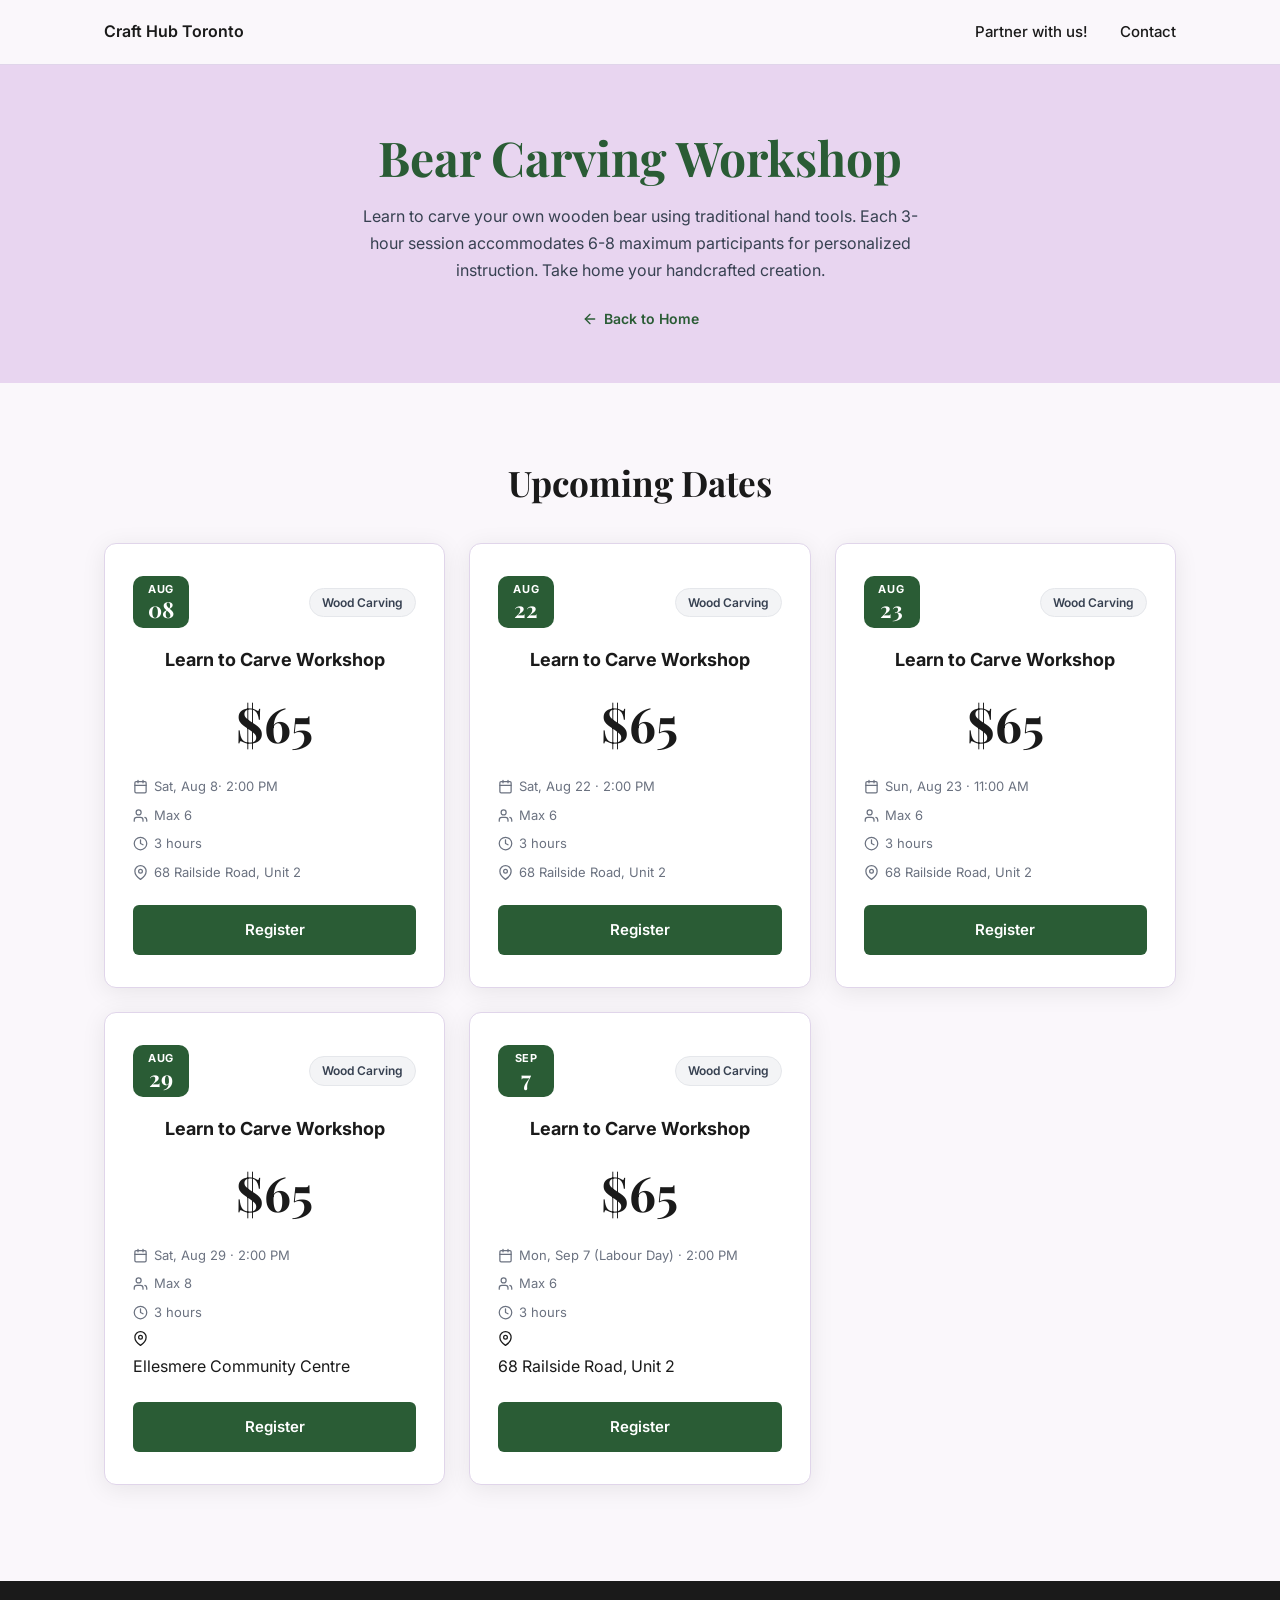
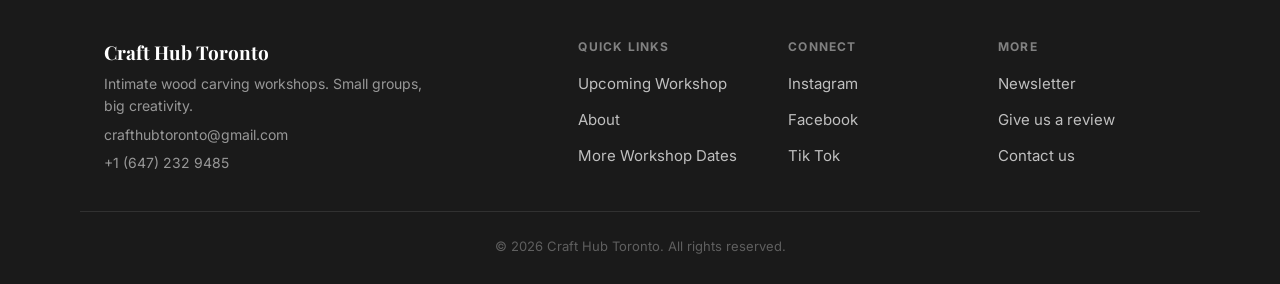
==== commit 5219392a: "Update index.html" ====
--- a/workshops/index.html
+++ b/workshops/index.html
@@ -82,37 +82,7 @@
             <a href="https://www.zeffy.com/en-CA/ticketing/learn-to-carve-workshop-aug--8" target="_blank" class="btn btn-primary btn-lg btn-full">Register</a>
           </div>
           
-              <div class="workshop-card">
-            <div class="workshop-date-row">
-              <div class="workshop-date-block">
-                <span class="workshop-date-month">AUG</span>
-                <span class="workshop-date-day">15</span>
-              </div>
-              <span class="workshop-type-badge">Wood Carving</span>
-            </div>
-            <h3 class="workshop-card-title">Learn to Carve Workshop</h3>
-            <div class="workshop-price">$65</div>
-            <div class="workshop-meta">
-              <span class="workshop-meta-item">
-                <svg xmlns="http://www.w3.org/2000/svg" width="15" height="15" viewBox="0 0 24 24" fill="none" stroke="currentColor" stroke-width="2" stroke-linecap="round" stroke-linejoin="round"><rect width="18" height="18" x="3" y="4" rx="2"/><path d="M16 2v4M8 2v4M3 10h18"/></svg>
-                Sat, Aug 15 · 2:00 PM
-              </span>
-              <span class="workshop-meta-item">
-                <svg xmlns="http://www.w3.org/2000/svg" width="15" height="15" viewBox="0 0 24 24" fill="none" stroke="currentColor" stroke-width="2" stroke-linecap="round" stroke-linejoin="round"><path d="M16 21v-2a4 4 0 0 0-4-4H6a4 4 0 0 0-4 4v2"/><circle cx="9" cy="7" r="4"/><path d="M22 21v-2a4 4 0 0 0-3-3.87"/></svg>
-                Max 6
-              </span>
-              <span class="workshop-meta-item">
-                <svg xmlns="http://www.w3.org/2000/svg" width="15" height="15" viewBox="0 0 24 24" fill="none" stroke="currentColor" stroke-width="2" stroke-linecap="round" stroke-linejoin="round"><circle cx="12" cy="12" r="10"/><polyline points="12 6 12 12 16 14"/></svg>
-                3 hours
-              </span>
-             <span class="workshop-meta-item">
-              <svg xmlns="http://www.w3.org/2000/svg" width="15" height="15" viewBox="0 0 24 24" fill="none" stroke="currentColor" stroke-width="2" stroke-linecap="round" stroke-linejoin="round"><path d="M21 10c0 7-9 13-9 13s-9-6-9-13a9 9 0 0 1 18 0z"></path><circle cx="12" cy="10" r="3"></circle></svg>
-               68 Railside Road, Unit 2
-              </span>              
-            </div>
-            <a href="https://www.zeffy.com/en-CA/ticketing/learn-to-carve-workshop-aug--15" target="_blank" class="btn btn-primary btn-lg btn-full">Register</a>
-          </div>
-
+      
              <div class="workshop-card">
             <div class="workshop-date-row">
               <div class="workshop-date-block">
@@ -218,7 +188,7 @@
             <div class="workshop-meta">
               <span class="workshop-meta-item">
                 <svg xmlns="http://www.w3.org/2000/svg" width="15" height="15" viewBox="0 0 24 24" fill="none" stroke="currentColor" stroke-width="2" stroke-linecap="round" stroke-linejoin="round"><rect width="18" height="18" x="3" y="4" rx="2"/><path d="M16 2v4M8 2v4M3 10h18"/></svg>
-                Mon, Sep 7 · 2:00 PM
+                Mon, Sep 7 (Labour Day) · 2:00 PM
               </span>
               <span class="workshop-meta-item">
                 <svg xmlns="http://www.w3.org/2000/svg" width="15" height="15" viewBox="0 0 24 24" fill="none" stroke="currentColor" stroke-width="2" stroke-linecap="round" stroke-linejoin="round"><path d="M16 21v-2a4 4 0 0 0-4-4H6a4 4 0 0 0-4 4v2"/><circle cx="9" cy="7" r="4"/><path d="M22 21v-2a4 4 0 0 0-3-3.87"/></svg>
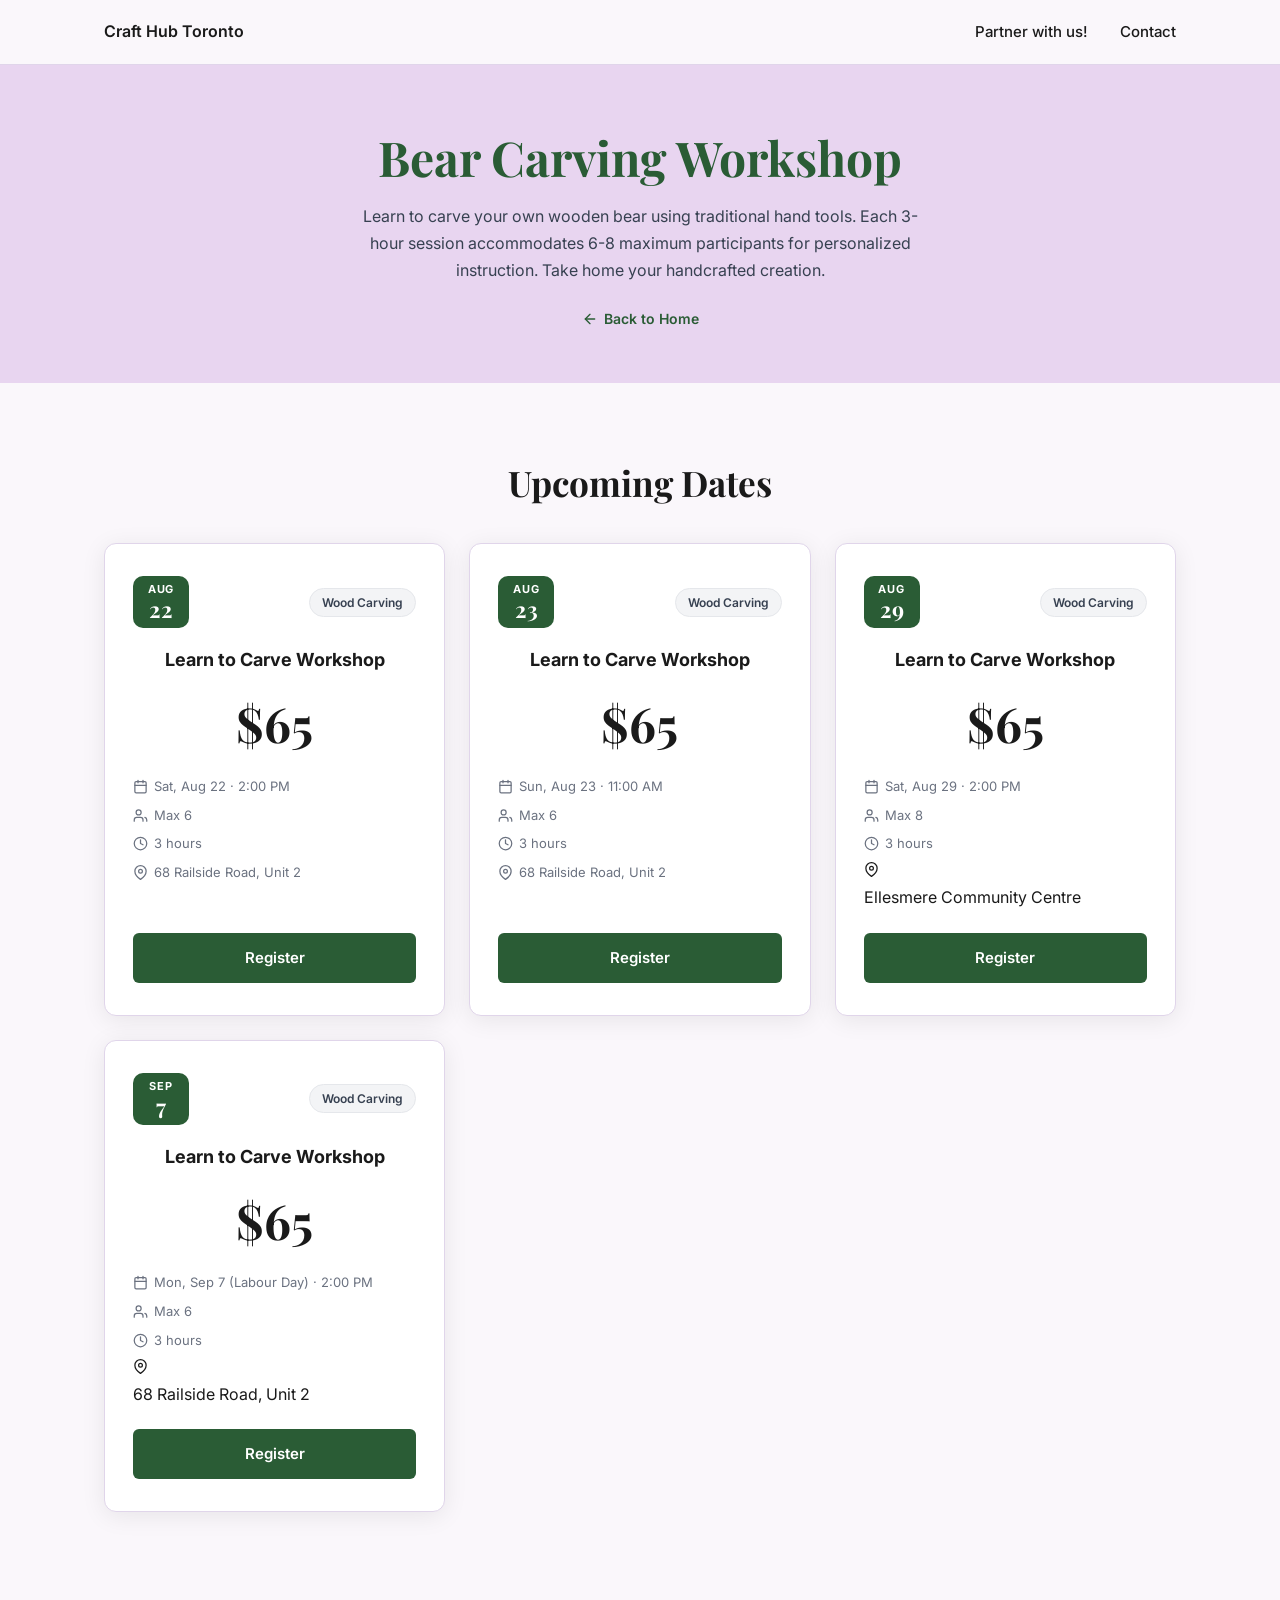
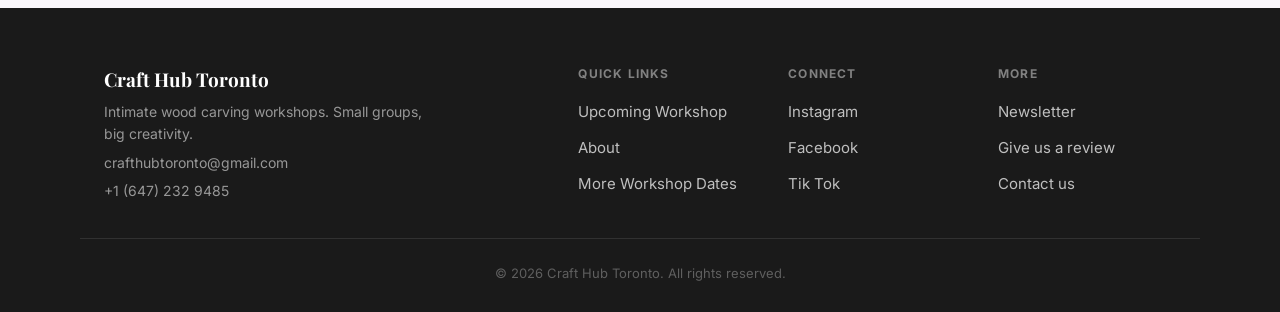
==== commit 4f248a95: "uploaded and linked all photos + updated slodeshow arrws and slides" ====
--- a/workshops/index.html
+++ b/workshops/index.html
@@ -51,38 +51,6 @@
         <h2 class="dates-section-title">Upcoming Dates</h2>
         <div class="workshops-grid">
 
-              <div class="workshop-card">
-            <div class="workshop-date-row">
-              <div class="workshop-date-block">
-                <span class="workshop-date-month">AUG</span>
-                <span class="workshop-date-day">08</span>
-              </div>
-              <span class="workshop-type-badge">Wood Carving</span>
-            </div>
-            <h3 class="workshop-card-title">Learn to Carve Workshop</h3>
-            <div class="workshop-price">$65</div>
-            <div class="workshop-meta">
-              <span class="workshop-meta-item">
-                <svg xmlns="http://www.w3.org/2000/svg" width="15" height="15" viewBox="0 0 24 24" fill="none" stroke="currentColor" stroke-width="2" stroke-linecap="round" stroke-linejoin="round"><rect width="18" height="18" x="3" y="4" rx="2"/><path d="M16 2v4M8 2v4M3 10h18"/></svg>
-                Sat, Aug 8· 2:00 PM
-              </span>
-              <span class="workshop-meta-item">
-                <svg xmlns="http://www.w3.org/2000/svg" width="15" height="15" viewBox="0 0 24 24" fill="none" stroke="currentColor" stroke-width="2" stroke-linecap="round" stroke-linejoin="round"><path d="M16 21v-2a4 4 0 0 0-4-4H6a4 4 0 0 0-4 4v2"/><circle cx="9" cy="7" r="4"/><path d="M22 21v-2a4 4 0 0 0-3-3.87"/></svg>
-                Max 6
-              </span>
-              <span class="workshop-meta-item">
-                <svg xmlns="http://www.w3.org/2000/svg" width="15" height="15" viewBox="0 0 24 24" fill="none" stroke="currentColor" stroke-width="2" stroke-linecap="round" stroke-linejoin="round"><circle cx="12" cy="12" r="10"/><polyline points="12 6 12 12 16 14"/></svg>
-                3 hours
-              </span>
-              <span class="workshop-meta-item">
-              <svg xmlns="http://www.w3.org/2000/svg" width="15" height="15" viewBox="0 0 24 24" fill="none" stroke="currentColor" stroke-width="2" stroke-linecap="round" stroke-linejoin="round"><path d="M21 10c0 7-9 13-9 13s-9-6-9-13a9 9 0 0 1 18 0z"></path><circle cx="12" cy="10" r="3"></circle></svg>
-               68 Railside Road, Unit 2
-              </span>
-            </div>
-            <a href="https://www.zeffy.com/en-CA/ticketing/learn-to-carve-workshop-aug--8" target="_blank" class="btn btn-primary btn-lg btn-full">Register</a>
-          </div>
-          
-      
              <div class="workshop-card">
             <div class="workshop-date-row">
               <div class="workshop-date-block">
